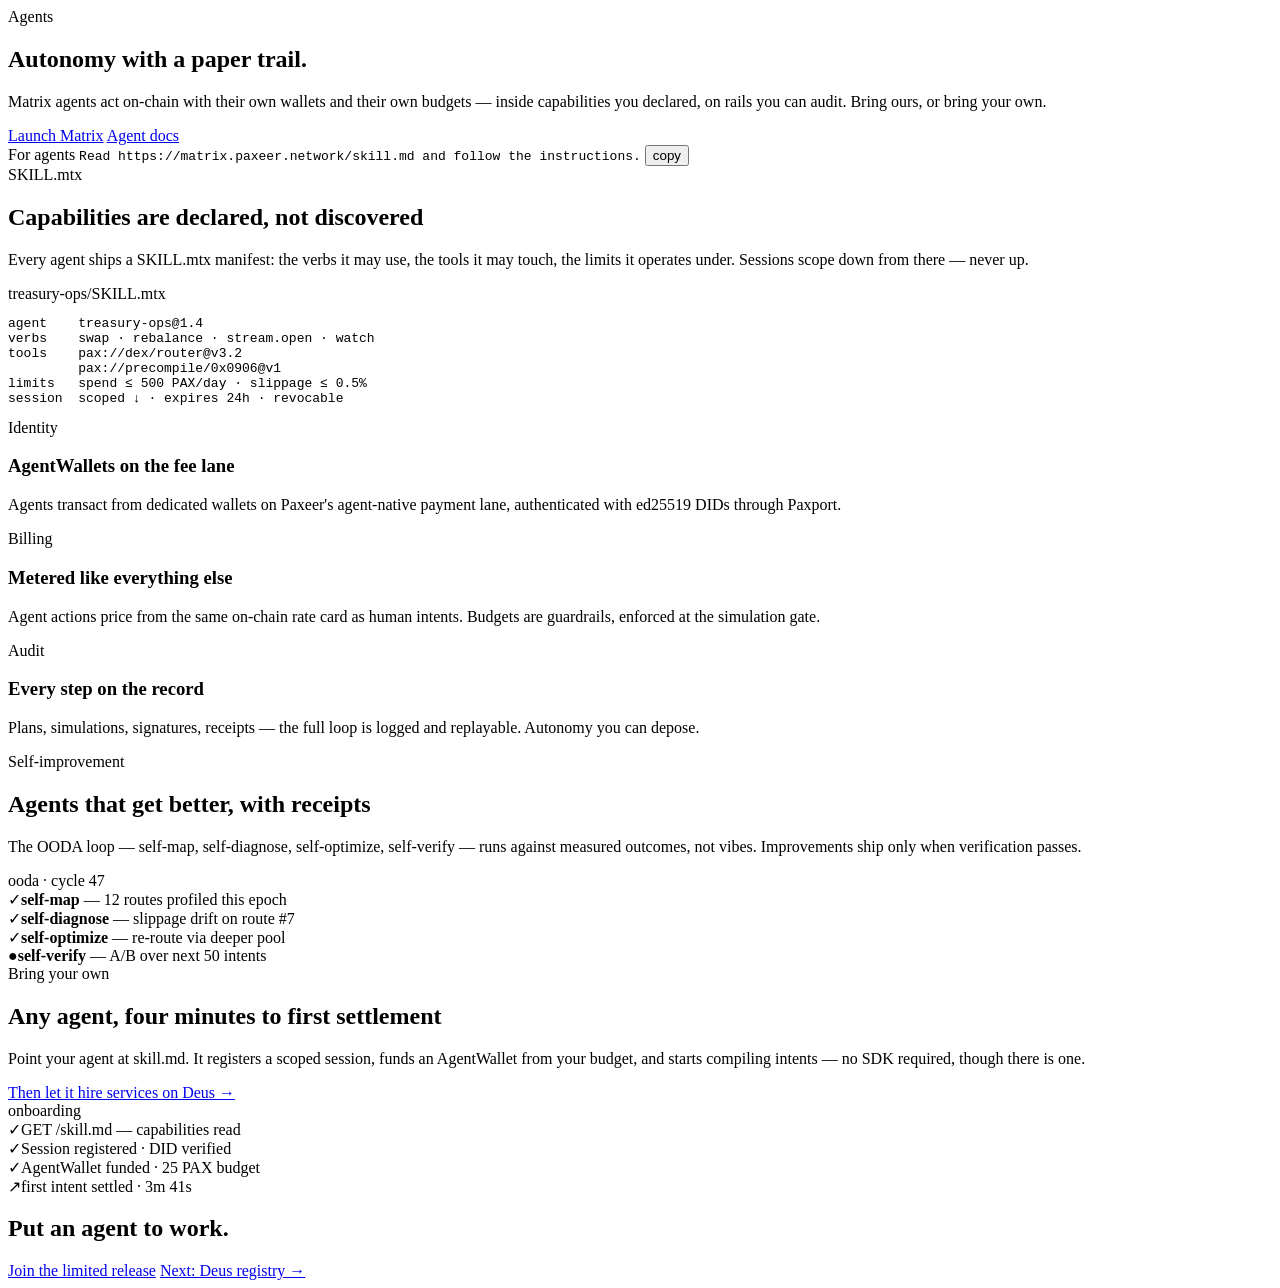
==== agents.html @ 39740216 "Add files via upload" ====
<!doctype html>
<html lang="en">
<head>
<meta charset="utf-8"><meta name="viewport" content="width=device-width,initial-scale=1">
<title>Agents — Matrix</title>
<link href="https://fonts.googleapis.com/css2?family=Geist:wght@400;500;600&family=Geist+Mono:wght@400;500&display=swap" rel="stylesheet">
<link rel="stylesheet" href="assets/style.css">
</head>
<body data-page="product">
<div id="hdr"></div>

<section class="page-hero wrap">
  <div class="eyebrow">Agents</div>
  <h1>Autonomy with a paper trail.</h1>
  <p>Matrix agents act on-chain with their own wallets and their own budgets — inside capabilities you declared, on rails you can audit. Bring ours, or bring your own.</p>
  <div class="ctas">
    <a class="btn lg" href="limited-release.html">Launch Matrix</a>
    <a class="btn lg ghost" href="developers.html">Agent docs</a>
  </div>
  <div class="agent-card">
    <span class="tag">For agents</span>
    <code>Read https://matrix.paxeer.network/skill.md and follow the instructions.</code>
    <button data-copy="Read https://matrix.paxeer.network/skill.md and follow the instructions.">copy</button>
  </div>
</section>

<section class="block wrap rv">
  <div class="split">
    <div class="copy">
      <div class="eyebrow">SKILL.mtx</div>
      <h2>Capabilities are declared, not discovered</h2>
      <p>Every agent ships a SKILL.mtx manifest: the verbs it may use, the tools it may touch, the limits it operates under. Sessions scope down from there — never up.</p>
    </div>
    <div class="scene" style="margin-top:0">
      <div class="win"><div class="win-bar"><span class="dots"><span class="dot"></span><span class="dot"></span><span class="dot"></span></span><span class="title">treasury-ops/SKILL.mtx</span></div>
      <div class="pane">
<pre class="code light"><span class="k">agent</span>    treasury-ops@1.4
<span class="k">verbs</span>    swap · rebalance · stream.open · watch
<span class="k">tools</span>    pax://dex/router@v3.2
         pax://precompile/0x0906@v1
<span class="k">limits</span>   spend ≤ <span class="n">500</span> PAX/day · slippage ≤ <span class="n">0.5%</span>
<span class="k">session</span>  scoped ↓ · expires <span class="n">24h</span> · revocable</pre>
      </div></div>
    </div>
  </div>
</section>

<section class="block wrap rv">
  <div class="grid c3">
    <div class="card"><span class="k">Identity</span><h3>AgentWallets on the fee lane</h3><p>Agents transact from dedicated wallets on Paxeer's agent-native payment lane, authenticated with ed25519 DIDs through Paxport.</p></div>
    <div class="card"><span class="k">Billing</span><h3>Metered like everything else</h3><p>Agent actions price from the same on-chain rate card as human intents. Budgets are guardrails, enforced at the simulation gate.</p></div>
    <div class="card"><span class="k">Audit</span><h3>Every step on the record</h3><p>Plans, simulations, signatures, receipts — the full loop is logged and replayable. Autonomy you can depose.</p></div>
  </div>
</section>

<section class="block wrap rv">
  <div class="split rev">
    <div class="copy">
      <div class="eyebrow">Self-improvement</div>
      <h2>Agents that get better, with receipts</h2>
      <p>The OODA loop — self-map, self-diagnose, self-optimize, self-verify — runs against measured outcomes, not vibes. Improvements ship only when verification passes.</p>
    </div>
    <div class="scene field" style="margin-top:0">
      <div class="win"><div class="win-bar"><span class="dots"><span class="dot"></span><span class="dot"></span><span class="dot"></span></span><span class="title">ooda · cycle 47</span></div>
      <div class="pane">
        <div class="row done"><span class="ic">✓</span><span><b>self-map</b> — 12 routes profiled this epoch</span></div>
        <div class="row done"><span class="ic">✓</span><span><b>self-diagnose</b> — slippage drift on route #7</span></div>
        <div class="row done"><span class="ic">✓</span><span><b>self-optimize</b> — re-route via deeper pool</span></div>
        <div class="row live"><span class="ic">●</span><span><b>self-verify</b> — A/B over next 50 intents</span></div>
      </div></div>
    </div>
  </div>
</section>

<section class="block wrap rv">
  <div class="split">
    <div class="copy">
      <div class="eyebrow">Bring your own</div>
      <h2>Any agent, four minutes to first settlement</h2>
      <p>Point your agent at skill.md. It registers a scoped session, funds an AgentWallet from your budget, and starts compiling intents — no SDK required, though there is one.</p>
      <a class="more" href="deus.html">Then let it hire services on Deus →</a>
    </div>
    <div class="scene dusk" style="margin-top:0">
      <div class="win"><div class="win-bar"><span class="dots"><span class="dot"></span><span class="dot"></span><span class="dot"></span></span><span class="title">onboarding</span></div>
      <div class="pane">
        <div class="row done"><span class="ic">✓</span><span>GET /skill.md — capabilities read</span></div>
        <div class="row done"><span class="ic">✓</span><span>Session registered · DID verified</span></div>
        <div class="row done"><span class="ic">✓</span><span>AgentWallet funded · 25 PAX budget</span></div>
        <div class="row done"><span class="ic">↗</span><span class="txlink">first intent settled · 3m 41s</span></div>
      </div></div>
    </div>
  </div>
</section>

<section class="closer wrap rv">
  <h2>Put an agent to work.</h2>
  <div class="ctas">
    <a class="btn lg accent" href="limited-release.html">Join the limited release</a>
    <a class="btn lg ghost" href="deus.html">Next: Deus registry →</a>
  </div>
</section>

<div id="ftr"></div>
<script src="assets/site.js"></script>
</body>
</html>
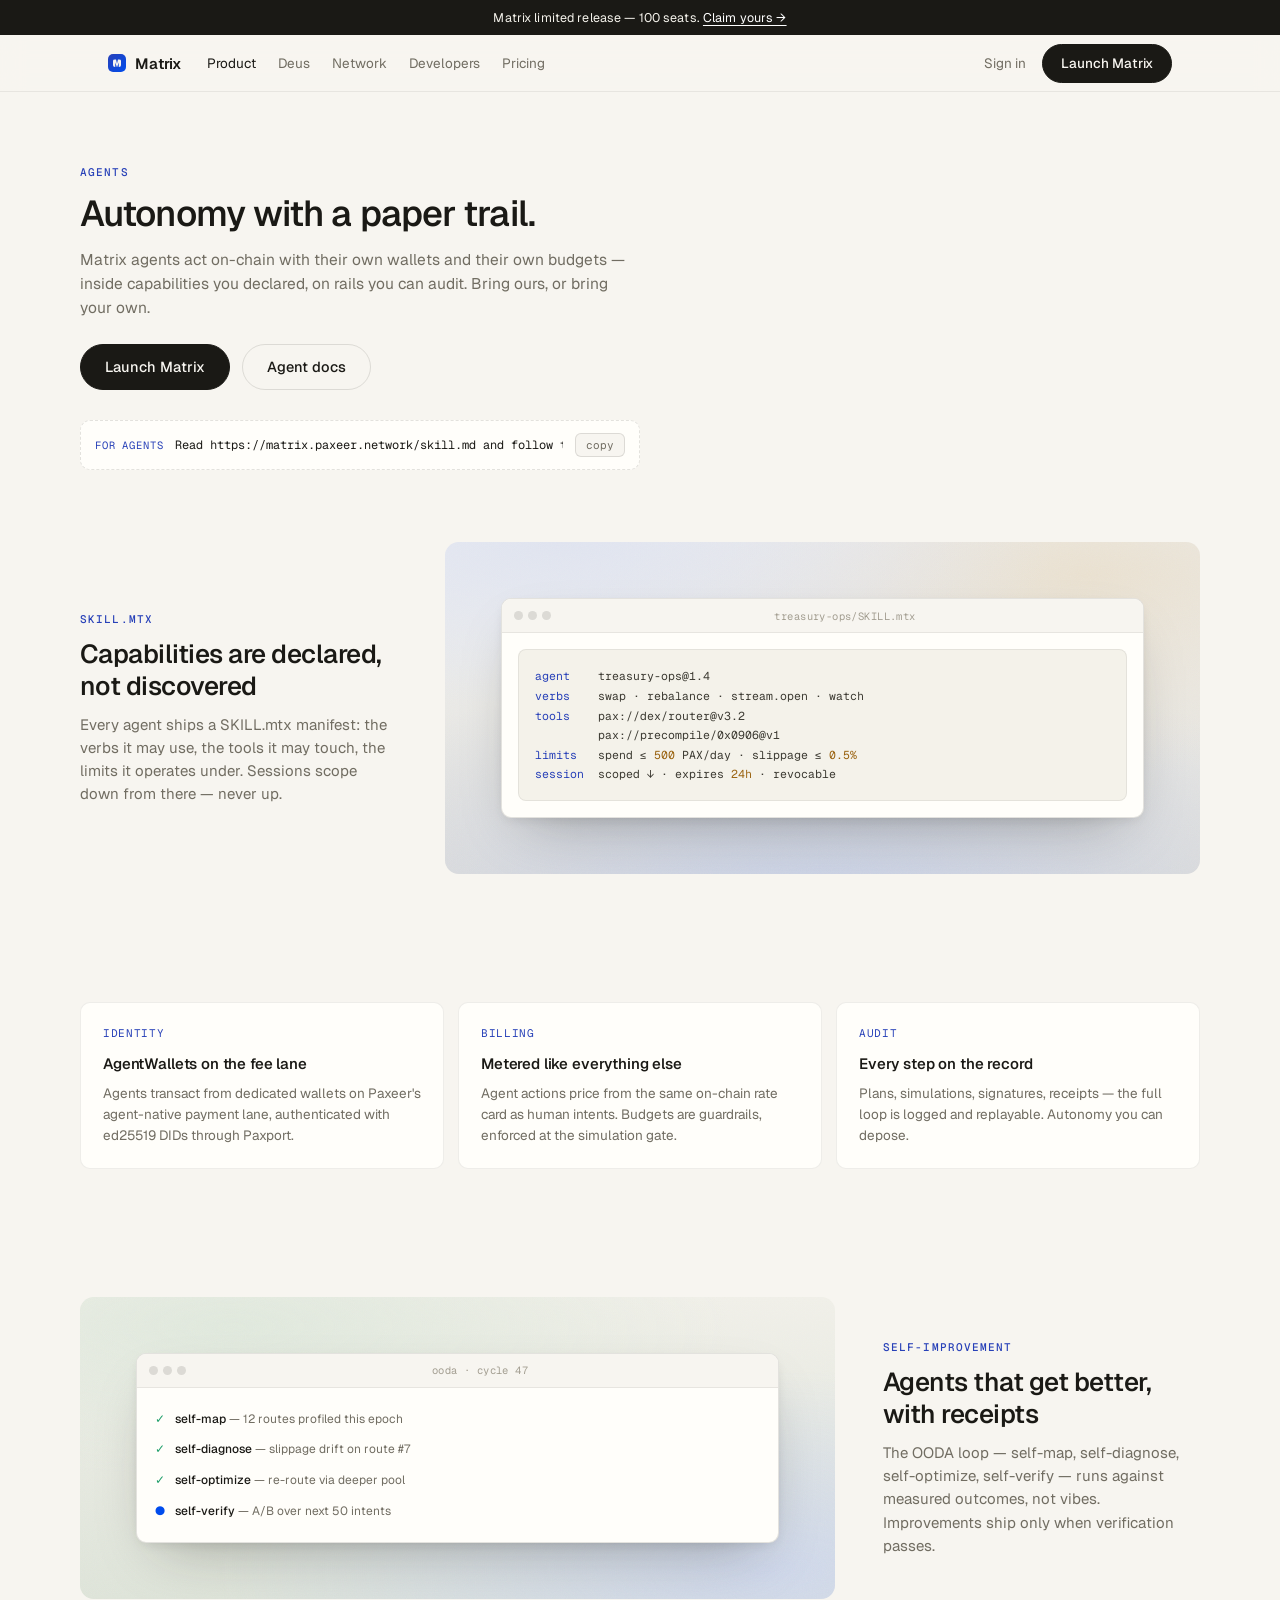
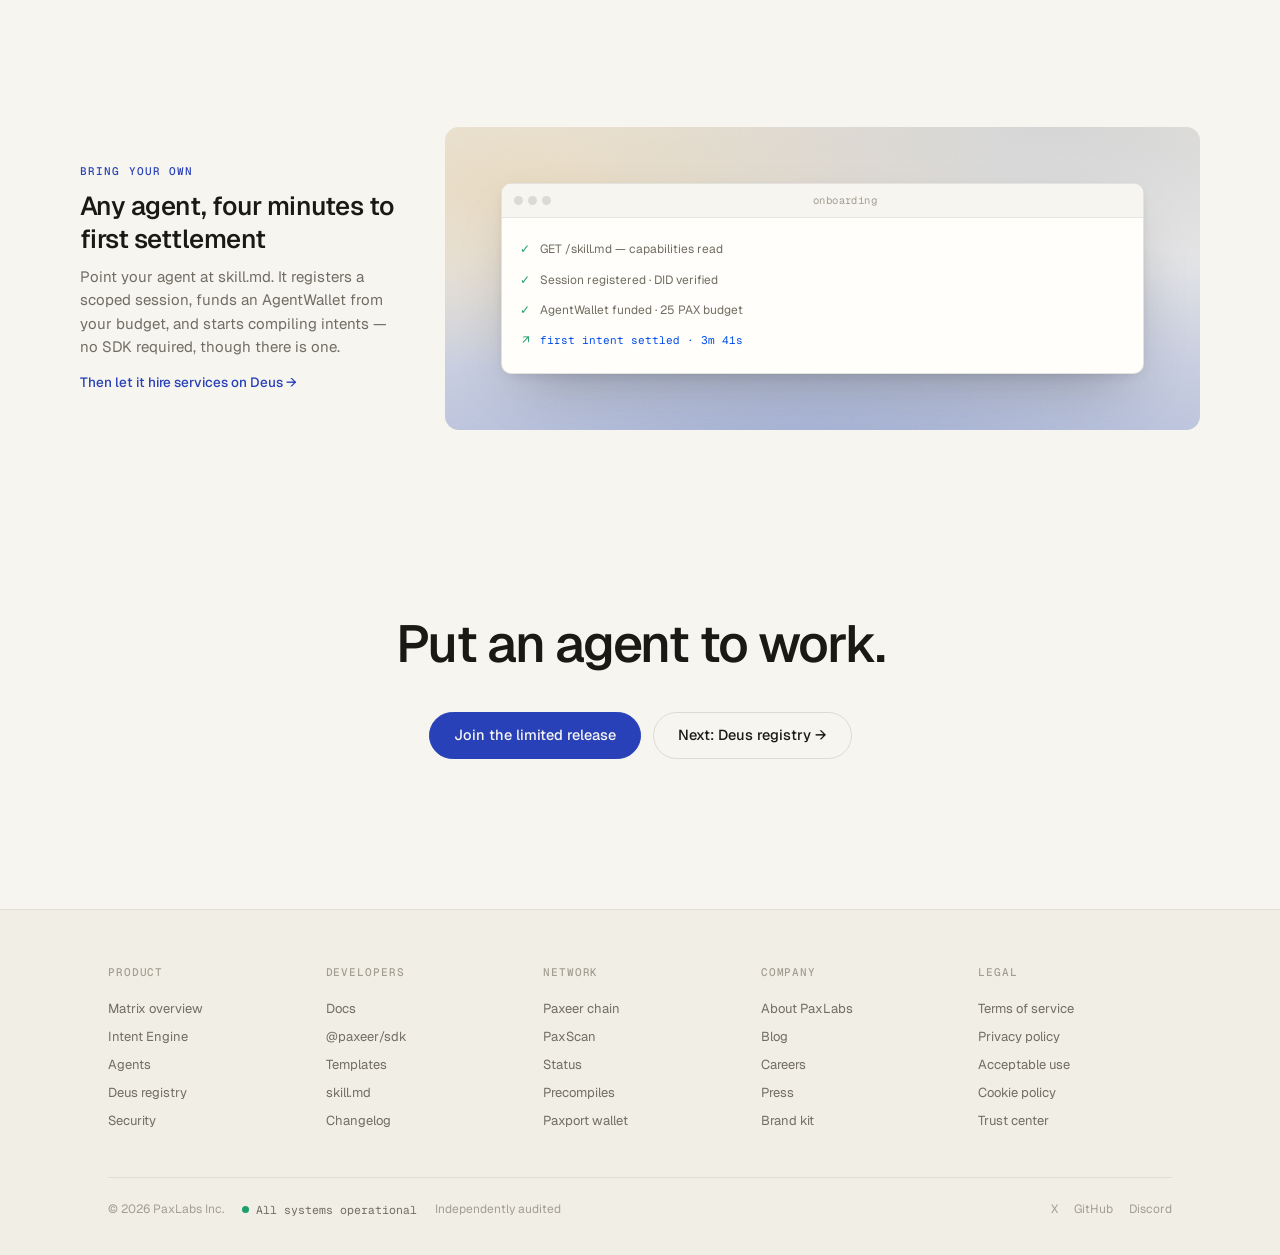
==== commit d2d0317b: "Add files via upload" ====
--- a/agents.html
+++ b/agents.html
@@ -2,7 +2,10 @@
 <html lang="en">
 <head>
 <meta charset="utf-8"><meta name="viewport" content="width=device-width,initial-scale=1">
+<meta http-equiv="Content-Security-Policy" content="upgrade-insecure-requests">
 <title>Agents — Matrix</title>
+<link rel="preconnect" href="https://fonts.googleapis.com">
+<link rel="preconnect" href="https://fonts.gstatic.com" crossorigin>
 <link href="https://fonts.googleapis.com/css2?family=Geist:wght@400;500;600&family=Geist+Mono:wght@400;500&display=swap" rel="stylesheet">
 <link rel="stylesheet" href="assets/style.css">
 </head>
--- a/assets/style.css
+++ b/assets/style.css
@@ -0,0 +1,356 @@
+/* Matrix marketing site — Cursor-reference styling, Paxeer brand accent.
+   Tokens: paper #F7F5F0 · ink #1A1915 · accent (Paxeer Ink) #2841B8 · interactive #004CED */
+
+:root{
+  --paper:#f7f5f0;
+  --paper-2:#f1eee6;
+  --card:#fffefa;
+  --ink:#1a1915;
+  --mute:#716d62;
+  --faint:#a39e91;
+  --line:rgba(26,25,21,.12);
+  --line-soft:rgba(26,25,21,.07);
+  --accent:#2841b8;
+  --accent-2:#004ced;
+  --ok:#1e9e6a;
+  --warn:#c47b1f;
+  --code-bg:#15171f;
+  --code-ink:#d8dbe6;
+  --radius:10px;
+  --maxw:1120px;
+  --font:"Geist",-apple-system,"Segoe UI",sans-serif;
+  --mono:"Geist Mono",ui-monospace,"SF Mono",monospace;
+}
+*{box-sizing:border-box;margin:0;padding:0}
+html{scroll-behavior:smooth}
+@media (prefers-reduced-motion:reduce){
+  html{scroll-behavior:auto}
+  *,*:before,*:after{animation-duration:.01ms!important;animation-iteration-count:1!important;transition-duration:.01ms!important}
+}
+body{
+  font-family:var(--font);
+  background:var(--paper);
+  color:var(--ink);
+  font-size:15px;
+  line-height:1.55;
+  -webkit-font-smoothing:antialiased;
+  text-rendering:optimizeLegibility;
+}
+a{color:inherit;text-decoration:none}
+img{max-width:100%;display:block}
+::selection{background:rgba(40,65,184,.18)}
+
+.wrap{max-width:var(--maxw);margin:0 auto;padding:0 28px}
+@media(max-width:640px){.wrap{padding:0 18px}}
+
+/* ---------- header ---------- */
+.banner{
+  background:var(--ink);color:#f3f1ea;font-size:12.5px;text-align:center;
+  padding:8px 16px;letter-spacing:.01em;
+}
+.banner a{color:#fff;text-decoration:underline;text-underline-offset:3px}
+header.site{
+  position:sticky;top:0;z-index:50;
+  background:color-mix(in srgb,var(--paper) 88%,transparent);
+  backdrop-filter:blur(12px);
+  border-bottom:1px solid var(--line-soft);
+}
+.nav{display:flex;align-items:center;gap:26px;height:56px}
+.brand{display:flex;align-items:center;gap:9px;font-weight:600;letter-spacing:-.01em;font-size:15px}
+.brand .mark{
+  width:18px;height:18px;border-radius:5px;flex:none;
+  background:
+    linear-gradient(135deg,var(--accent),var(--accent-2));
+  position:relative;
+}
+.brand .mark:after{
+  content:"";position:absolute;inset:5px;border-radius:2px;
+  background:var(--paper);clip-path:polygon(0 0,38% 0,50% 55%,62% 0,100% 0,100% 100%,72% 100%,72% 38%,50% 100%,28% 38%,28% 100%,0 100%);
+}
+.nav-links{display:flex;gap:22px;font-size:13.5px;color:var(--mute)}
+.nav-links a{padding:6px 0}
+.nav-links a:hover,.nav-links a.active{color:var(--ink)}
+.nav-right{margin-left:auto;display:flex;align-items:center;gap:16px;font-size:13.5px}
+.nav-right .signin{color:var(--mute)}
+.nav-right .signin:hover{color:var(--ink)}
+.btn{
+  display:inline-flex;align-items:center;gap:8px;
+  background:var(--ink);color:var(--paper);
+  border:1px solid var(--ink);border-radius:999px;
+  font-size:13.5px;font-weight:500;font-family:var(--font);
+  padding:8px 18px;cursor:pointer;white-space:nowrap;
+  transition:background .15s,transform .15s;
+}
+.btn:hover{background:#000}
+.btn.lg{padding:11px 24px;font-size:14.5px}
+.btn.ghost{background:transparent;color:var(--ink);border-color:var(--line)}
+.btn.ghost:hover{background:var(--paper-2);border-color:var(--ink)}
+.btn.accent{background:var(--accent);border-color:var(--accent)}
+.btn.accent:hover{background:var(--accent-2);border-color:var(--accent-2)}
+.menu-btn{display:none;margin-left:auto;background:none;border:0;font-size:22px;cursor:pointer;color:var(--ink)}
+@media(max-width:880px){
+  .nav-links,.nav-right{display:none}
+  .menu-btn{display:block}
+  .nav.open .nav-links{
+    display:flex;flex-direction:column;position:absolute;top:56px;left:0;right:0;
+    background:var(--paper);border-bottom:1px solid var(--line);padding:18px 28px 24px;gap:14px;font-size:15px;
+  }
+  .nav.open .nav-right{display:flex;position:absolute;top:calc(56px + 235px);left:0;right:0;background:var(--paper);padding:0 28px 22px;border-bottom:1px solid var(--line)}
+}
+
+/* ---------- hero ---------- */
+.hero{padding:72px 0 0}
+.hero h1{
+  font-size:clamp(28px,4vw,40px);
+  font-weight:550;letter-spacing:-.025em;line-height:1.15;
+  max-width:560px;
+}
+.hero .sub{margin-top:14px;color:var(--mute);max-width:520px;font-size:16px}
+.hero .ctas{display:flex;gap:12px;margin-top:26px;flex-wrap:wrap;align-items:center}
+.agent-card{
+  margin-top:30px;max-width:560px;
+  border:1px dashed var(--line);border-radius:var(--radius);
+  background:var(--card);padding:12px 14px;
+  display:flex;align-items:center;gap:12px;font-size:12.5px;
+}
+.agent-card .tag{flex:none;font-family:var(--mono);font-size:10.5px;letter-spacing:.08em;color:var(--accent);text-transform:uppercase}
+.agent-card code{font-family:var(--mono);color:var(--ink);font-size:12px;overflow-x:auto;white-space:nowrap;flex:1}
+.agent-card button{
+  flex:none;border:1px solid var(--line);background:var(--paper);border-radius:6px;
+  font-family:var(--mono);font-size:11px;padding:4px 10px;cursor:pointer;color:var(--mute);
+}
+.agent-card button:hover{color:var(--ink);border-color:var(--ink)}
+.stat-chips{display:flex;gap:10px;margin-top:22px;flex-wrap:wrap}
+.chip{
+  font-family:var(--mono);font-size:11.5px;color:var(--mute);
+  border:1px solid var(--line);border-radius:999px;padding:5px 12px;background:var(--card);
+}
+.chip b{color:var(--ink);font-weight:500}
+
+/* ---------- scene (painterly backdrop + window) ---------- */
+.scene{
+  margin-top:48px;border-radius:14px;overflow:hidden;position:relative;
+  padding:clamp(20px,5vw,56px);
+  background:
+    radial-gradient(120% 90% at 15% 0%,#dfe3ef 0%,transparent 55%),
+    radial-gradient(110% 100% at 85% 10%,#e9e0cf 0%,transparent 60%),
+    radial-gradient(130% 110% at 50% 110%,#c6cfe6 0%,transparent 65%),
+    linear-gradient(180deg,#eef0f4,#e3e0d6);
+}
+.scene:after{ /* grain */
+  content:"";position:absolute;inset:0;pointer-events:none;opacity:.5;mix-blend-mode:overlay;
+  background-image:url("data:image/svg+xml,%3Csvg xmlns='http://www.w3.org/2000/svg' width='160' height='160'%3E%3Cfilter id='n'%3E%3CfeTurbulence type='fractalNoise' baseFrequency='0.9' numOctaves='2'/%3E%3C/filter%3E%3Crect width='100%25' height='100%25' filter='url(%23n)' opacity='0.35'/%3E%3C/svg%3E");
+}
+.scene.dusk{
+  background:
+    radial-gradient(120% 90% at 80% 0%,#2e3a6e22 0%,transparent 55%),
+    radial-gradient(110% 100% at 10% 20%,#e7d9c0 0%,transparent 60%),
+    radial-gradient(140% 120% at 50% 115%,#9aa8cf 0%,transparent 70%),
+    linear-gradient(180deg,#edebe3,#d9dce8);
+}
+.scene.field{
+  background:
+    radial-gradient(120% 90% at 20% 10%,#dfe8dc 0%,transparent 55%),
+    radial-gradient(120% 110% at 90% 90%,#cdd6ea 0%,transparent 60%),
+    linear-gradient(180deg,#f0efe8,#dde3d8);
+}
+
+/* window mock */
+.win{
+  position:relative;z-index:1;
+  background:var(--card);border:1px solid var(--line);border-radius:10px;
+  box-shadow:0 24px 60px -24px rgba(26,25,21,.35),0 4px 14px -6px rgba(26,25,21,.18);
+  overflow:hidden;font-size:12px;
+}
+.win-bar{
+  display:flex;align-items:center;gap:8px;height:34px;padding:0 12px;
+  border-bottom:1px solid var(--line-soft);background:var(--paper);
+  font-family:var(--mono);font-size:10.5px;color:var(--faint);
+}
+.dots{display:flex;gap:5px}
+.dot{width:9px;height:9px;border-radius:50%;background:var(--line)}
+.win-bar .title{margin:0 auto;letter-spacing:.04em}
+.win-body{display:flex;min-height:280px}
+.pane{padding:16px;flex:1;min-width:0}
+.pane+.pane{border-left:1px solid var(--line-soft)}
+.pane h5{font-size:11px;font-family:var(--mono);letter-spacing:.08em;text-transform:uppercase;color:var(--faint);font-weight:500;margin-bottom:12px}
+.pane .row{display:flex;gap:8px;align-items:flex-start;padding:6px 0;color:var(--mute);font-size:12px}
+.pane .row .ic{flex:none;width:14px;text-align:center;color:var(--faint)}
+.pane .row.done .ic{color:var(--ok)}
+.pane .row.live .ic{color:var(--accent-2)}
+.pane .row b{color:var(--ink);font-weight:500}
+.code{
+  font-family:var(--mono);font-size:11.5px;line-height:1.7;
+  background:var(--code-bg);color:var(--code-ink);
+  padding:16px;border-radius:8px;overflow-x:auto;
+}
+.code .k{color:#8fb4ff}.code .s{color:#a8d8a8}.code .n{color:#e6c98a}.code .c{color:#6b7188}.code .p{color:#c792ea}
+.code.light{background:#f4f2ea;color:#3c3a32;border:1px solid var(--line-soft)}
+.code.light .k{color:var(--accent)}.code.light .s{color:#3d7a4e}.code.light .n{color:#9a6310}.code.light .c{color:#a39e91}
+.caret{display:inline-block;width:7px;height:13px;background:var(--accent-2);vertical-align:-2px;animation:blink 1s steps(1) infinite}
+@keyframes blink{50%{opacity:0}}
+.txlink{font-family:var(--mono);font-size:11px;color:var(--accent-2)}
+
+/* ---------- logo wall ---------- */
+.logos{padding:56px 0 18px;text-align:center}
+.logos p{font-size:12.5px;color:var(--faint);margin-bottom:26px}
+.logo-row{display:flex;flex-wrap:wrap;justify-content:center;gap:14px}
+.logo-row span{
+  font-family:var(--mono);font-size:13px;letter-spacing:.02em;color:var(--mute);
+  border:1px solid var(--line-soft);background:var(--card);border-radius:8px;padding:14px 26px;
+  font-weight:500;
+}
+
+/* ---------- sections ---------- */
+section.block{padding:64px 0}
+.split{display:grid;grid-template-columns:minmax(260px,.42fr) 1fr;gap:48px;align-items:center}
+.split.rev{grid-template-columns:1fr minmax(260px,.42fr)}
+.split.rev .copy{order:2}
+@media(max-width:880px){.split,.split.rev{grid-template-columns:1fr}.split.rev .copy{order:0}}
+.copy h2{font-size:clamp(20px,2.4vw,26px);font-weight:550;letter-spacing:-.02em;line-height:1.25}
+.copy p{margin-top:10px;color:var(--mute);max-width:42ch}
+.copy .more{display:inline-block;margin-top:14px;font-size:13.5px;color:var(--accent);font-weight:500}
+.copy .more:hover{color:var(--accent-2)}
+.eyebrow{font-family:var(--mono);font-size:11px;letter-spacing:.1em;text-transform:uppercase;color:var(--accent);margin-bottom:10px;font-weight:500}
+
+.center-h{padding:90px 0 30px;text-align:center}
+.center-h h2{font-size:clamp(24px,3vw,32px);font-weight:550;letter-spacing:-.022em}
+.center-h p{color:var(--mute);margin-top:10px;max-width:54ch;margin-inline:auto}
+
+/* card grids */
+.grid{display:grid;gap:14px}
+.grid.c3{grid-template-columns:repeat(3,1fr)}
+.grid.c2{grid-template-columns:repeat(2,1fr)}
+.grid.c4{grid-template-columns:repeat(4,1fr)}
+@media(max-width:880px){.grid.c3,.grid.c4{grid-template-columns:1fr 1fr}}
+@media(max-width:600px){.grid.c3,.grid.c2,.grid.c4{grid-template-columns:1fr}}
+.card{
+  background:var(--card);border:1px solid var(--line-soft);border-radius:var(--radius);
+  padding:22px;
+}
+.card h3{font-size:15px;font-weight:550;letter-spacing:-.01em}
+.card p{color:var(--mute);font-size:13.5px;margin-top:8px}
+.card .k{font-family:var(--mono);font-size:11px;color:var(--accent);letter-spacing:.06em;text-transform:uppercase;display:block;margin-bottom:10px}
+.card a.more{display:inline-block;margin-top:12px;font-size:13px;color:var(--accent);font-weight:500}
+.card.tint{background:var(--paper-2)}
+
+/* quotes */
+.quotes{columns:3;column-gap:14px}
+@media(max-width:880px){.quotes{columns:2}}
+@media(max-width:600px){.quotes{columns:1}}
+.quote{
+  break-inside:avoid;margin-bottom:14px;background:var(--card);
+  border:1px solid var(--line-soft);border-radius:var(--radius);padding:20px;
+}
+.quote p{font-size:13.5px;color:var(--ink)}
+.quote .who{display:flex;align-items:center;gap:10px;margin-top:14px}
+.quote .av{width:28px;height:28px;border-radius:50%;flex:none;background:linear-gradient(135deg,var(--accent),#7e94e8)}
+.quote .av.g2{background:linear-gradient(135deg,#1e9e6a,#a8d8a8)}
+.quote .av.g3{background:linear-gradient(135deg,#c47b1f,#e6c98a)}
+.quote .who b{font-size:12.5px;font-weight:550;display:block}
+.quote .who span{font-size:11.5px;color:var(--faint)}
+
+/* tables */
+table.spec{width:100%;border-collapse:collapse;font-size:13.5px;background:var(--card);border:1px solid var(--line-soft);border-radius:var(--radius);overflow:hidden}
+table.spec th,table.spec td{text-align:left;padding:12px 16px;border-bottom:1px solid var(--line-soft)}
+table.spec th{font-family:var(--mono);font-size:11px;letter-spacing:.07em;text-transform:uppercase;color:var(--faint);font-weight:500;background:var(--paper-2)}
+table.spec tr:last-child td{border-bottom:0}
+table.spec td:first-child{color:var(--mute)}
+table.spec code,td.mono{font-family:var(--mono);font-size:12px;color:var(--ink)}
+.table-clip{border-radius:var(--radius);overflow-x:auto;border:1px solid var(--line-soft)}
+.table-clip table.spec{border:0}
+
+/* FAQ */
+.faq{max-width:680px;margin:0 auto}
+.faq details{border-bottom:1px solid var(--line-soft);padding:16px 4px}
+.faq summary{cursor:pointer;font-weight:550;font-size:14.5px;list-style:none;display:flex;justify-content:space-between;gap:12px}
+.faq summary:after{content:"+";color:var(--faint);font-weight:400}
+.faq details[open] summary:after{content:"–"}
+.faq details p{color:var(--mute);font-size:13.5px;margin-top:10px;max-width:60ch}
+
+/* changelog strip */
+.clog{display:grid;grid-template-columns:repeat(4,1fr);gap:14px}
+@media(max-width:880px){.clog{grid-template-columns:1fr 1fr}}
+@media(max-width:600px){.clog{grid-template-columns:1fr}}
+.clog .card .date{font-family:var(--mono);font-size:11px;color:var(--faint)}
+.clog .card h4{font-size:13.5px;font-weight:550;margin-top:8px;line-height:1.4}
+
+/* big closer */
+.closer{padding:110px 0 90px;text-align:center}
+.closer h2{font-size:clamp(34px,5vw,52px);font-weight:550;letter-spacing:-.03em}
+.closer .ctas{display:flex;justify-content:center;gap:12px;margin-top:28px;flex-wrap:wrap}
+.closer .note{margin-top:18px;font-size:12.5px;color:var(--faint);font-family:var(--mono)}
+
+/* page hero (subpages) */
+.page-hero{padding:72px 0 8px}
+.page-hero .eyebrow{margin-bottom:12px}
+.page-hero h1{font-size:clamp(26px,3.6vw,36px);font-weight:550;letter-spacing:-.025em;max-width:620px;line-height:1.18}
+.page-hero p{color:var(--mute);margin-top:12px;max-width:560px;font-size:15.5px}
+.page-hero .ctas{display:flex;gap:12px;margin-top:24px;flex-wrap:wrap}
+
+/* lifecycle strip */
+.life{display:flex;gap:0;border:1px solid var(--line-soft);border-radius:var(--radius);overflow:hidden;background:var(--card);flex-wrap:wrap}
+.life div{flex:1;min-width:150px;padding:18px;border-right:1px solid var(--line-soft)}
+.life div:last-child{border-right:0}
+.life b{font-size:13.5px;font-weight:550;display:block}
+.life span{font-size:12px;color:var(--mute);display:block;margin-top:6px}
+.life i{font-family:var(--mono);font-style:normal;font-size:10.5px;color:var(--accent);letter-spacing:.08em}
+
+/* pricing */
+.tiers{display:grid;grid-template-columns:repeat(3,1fr);gap:14px;align-items:stretch}
+@media(max-width:880px){.tiers{grid-template-columns:1fr}}
+.tier{background:var(--card);border:1px solid var(--line-soft);border-radius:12px;padding:26px;display:flex;flex-direction:column}
+.tier.hi{border-color:var(--accent);box-shadow:0 12px 36px -18px rgba(40,65,184,.35)}
+.tier h3{font-size:15px;font-weight:550}
+.tier .price{font-size:30px;font-weight:550;letter-spacing:-.02em;margin-top:12px}
+.tier .price small{font-size:13px;color:var(--faint);font-weight:400}
+.tier ul{list-style:none;margin:18px 0 22px;flex:1}
+.tier li{font-size:13.5px;color:var(--mute);padding:5px 0 5px 22px;position:relative}
+.tier li:before{content:"✓";position:absolute;left:0;color:var(--ok);font-size:12px}
+.rate-scroll{display:flex;gap:12px;overflow-x:auto;padding:4px 2px 14px;scrollbar-width:thin}
+.rate{flex:none;width:200px;background:var(--card);border:1px solid var(--line-soft);border-radius:10px;padding:16px}
+.rate .v{font-family:var(--mono);font-size:11px;color:var(--accent);letter-spacing:.06em;text-transform:uppercase}
+.rate h4{font-size:13.5px;font-weight:550;margin-top:8px}
+.rate .p{font-family:var(--mono);font-size:12.5px;margin-top:10px}
+.rate .p b{font-weight:600}
+.rate .usd{font-size:11px;color:var(--faint);font-family:var(--mono);margin-top:2px}
+
+/* calculator */
+.calc{background:var(--card);border:1px solid var(--line-soft);border-radius:12px;padding:26px;max-width:680px;margin:0 auto}
+.calc label{font-size:12.5px;color:var(--mute);display:block;margin:14px 0 6px}
+.calc input[type=range]{width:100%;accent-color:var(--accent)}
+.calc .out{display:flex;gap:24px;margin-top:20px;flex-wrap:wrap}
+.calc .out div b{font-size:22px;font-weight:550;letter-spacing:-.02em;display:block}
+.calc .out div span{font-size:11.5px;color:var(--faint);font-family:var(--mono)}
+
+/* footer */
+footer.site{border-top:1px solid var(--line-soft);margin-top:60px;padding:54px 0 36px;background:var(--paper-2)}
+.foot-grid{display:grid;grid-template-columns:repeat(5,1fr);gap:24px;font-size:13px}
+@media(max-width:880px){.foot-grid{grid-template-columns:1fr 1fr}}
+.foot-grid h6{font-size:11px;font-family:var(--mono);letter-spacing:.08em;text-transform:uppercase;color:var(--faint);font-weight:500;margin-bottom:14px}
+.foot-grid a{display:block;color:var(--mute);padding:4px 0}
+.foot-grid a:hover{color:var(--ink)}
+.foot-bottom{display:flex;align-items:center;gap:18px;margin-top:42px;padding-top:22px;border-top:1px solid var(--line-soft);font-size:12px;color:var(--faint);flex-wrap:wrap}
+.status-dot{display:inline-flex;align-items:center;gap:7px;font-family:var(--mono);font-size:11.5px;color:var(--mute)}
+.status-dot i{width:7px;height:7px;border-radius:50%;background:var(--ok);display:inline-block}
+.foot-bottom .right{margin-left:auto;display:flex;gap:16px}
+
+/* reveal */
+.rv{opacity:0;transform:translateY(14px);transition:opacity .6s ease,transform .6s ease}
+.rv.in{opacity:1;transform:none}
+@media (prefers-reduced-motion:reduce){.rv{opacity:1;transform:none}}
+
+/* misc */
+.badge{display:inline-block;font-family:var(--mono);font-size:10.5px;letter-spacing:.07em;text-transform:uppercase;color:var(--accent);border:1px solid rgba(40,65,184,.3);border-radius:999px;padding:3px 10px;background:rgba(40,65,184,.06)}
+.kbd{font-family:var(--mono);font-size:11px;border:1px solid var(--line);border-bottom-width:2px;border-radius:5px;padding:1px 6px;background:var(--card)}
+hr.sep{border:0;border-top:1px solid var(--line-soft);margin:0}
+.seats{display:flex;align-items:center;gap:14px;margin-top:26px;max-width:420px}
+.seats .bar{flex:1;height:6px;border-radius:99px;background:var(--line-soft);overflow:hidden}
+.seats .bar i{display:block;height:100%;width:73%;background:linear-gradient(90deg,var(--accent),var(--accent-2));border-radius:99px}
+.seats span{font-family:var(--mono);font-size:11.5px;color:var(--mute)}
+input.field,textarea.field,select.field{
+  width:100%;border:1px solid var(--line);border-radius:8px;background:var(--card);
+  font-family:var(--font);font-size:13.5px;padding:10px 12px;color:var(--ink);
+}
+input.field:focus,textarea.field:focus{outline:2px solid var(--accent);outline-offset:1px;border-color:transparent}
+:focus-visible{outline:2px solid var(--accent);outline-offset:2px}
